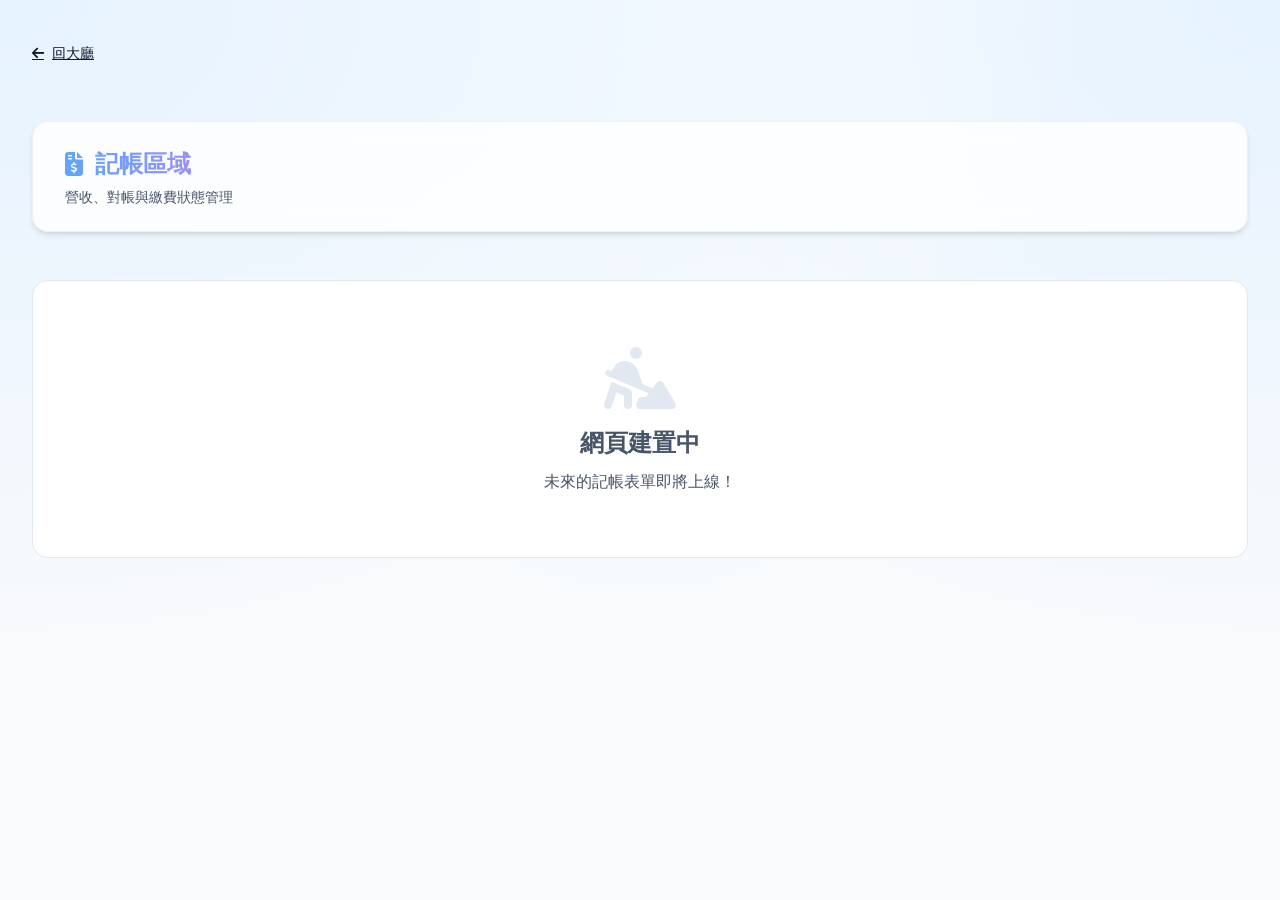
==== accounting.html @ 9a1acb64 "Create portal index and separate sections" ====
<!DOCTYPE html>
<html lang="zh-TW">
<head>
    <meta charset="UTF-8">
    <meta name="viewport" content="width=device-width, initial-scale=1.0">
    <title>記帳區域 | 麗與牛工作區域</title>
    <link rel="preconnect" href="https://fonts.googleapis.com">
    <link rel="preconnect" href="https://fonts.gstatic.com" crossorigin>
    <link href="https://fonts.googleapis.com/css2?family=Inter:wght@300;400;500;600;700&display=swap" rel="stylesheet">
    <link rel="stylesheet" href="style.css">
    <link rel="stylesheet" href="https://cdnjs.cloudflare.com/ajax/libs/font-awesome/6.4.0/css/all.min.css">
</head>
<body>
    <div class="app-container">
        <a href="index.html" class="btn btn-secondary" style="margin-bottom: 1rem; border: none; padding-left: 0;">
            <i class="fa-solid fa-arrow-left"></i> 回大廳
        </a>
        <header class="app-header">
            <div class="header-content">
                <h1><i class="fa-solid fa-file-invoice-dollar"></i> 記帳區域</h1>
                <p>營收、對帳與繳費狀態管理</p>
            </div>
        </header>
        
        <main class="app-main" style="text-align: center; padding: 4rem 2rem; background: var(--surface-color); border-radius: 1rem; border: 1px solid var(--border-color); margin-top: 1rem;">
            <i class="fa-solid fa-person-digging" style="font-size: 4rem; color: var(--border-color); margin-bottom: 1rem;"></i>
            <h2 style="color: var(--text-secondary);">網頁建置中</h2>
            <p style="color: var(--text-secondary); margin-top: 0.5rem;">未來的記帳表單即將上線！</p>
        </main>
    </div>
</body>
</html>
---- style.css ----
:root {
    --bg-color: #f8fafc;
    --surface-color: #ffffff;
    --surface-hover: #f1f5f9;
    --primary-color: #3b82f6;
    --primary-hover: #2563eb;
    --text-primary: #0f172a;
    --text-secondary: #475569;
    --border-color: #e2e8f0;
    --success-color: #10b981;
    --danger-color: #ef4444;
    --glass-bg: rgba(255, 255, 255, 0.8);
    --glass-border: rgba(0, 0, 0, 0.05);
    --shadow-sm: 0 1px 2px 0 rgb(0 0 0 / 0.05);
    --shadow-md: 0 4px 6px -1px rgb(0 0 0 / 0.1), 0 2px 4px -2px rgb(0 0 0 / 0.1);
    --shadow-lg: 0 10px 15px -3px rgb(0 0 0 / 0.1), 0 4px 6px -4px rgb(0 0 0 / 0.1);
}

* {
    margin: 0;
    padding: 0;
    box-sizing: border-box;
}

body {
    font-family: 'Inter', sans-serif;
    background-color: var(--bg-color);
    color: var(--text-primary);
    line-height: 1.5;
    min-height: 100vh;
    background-image: 
        radial-gradient(at 0% 0%, hsla(210, 100%, 95%, 1) 0, transparent 50%), 
        radial-gradient(at 50% 0%, hsla(210, 100%, 98%, 1) 0, transparent 50%), 
        radial-gradient(at 100% 0%, hsla(210, 100%, 95%, 1) 0, transparent 50%);
    background-attachment: fixed;
}

.app-container {
    max-width: 1400px;
    margin: 0 auto;
    padding: 2rem;
    display: flex;
    flex-direction: column;
    gap: 2rem;
}

/* Header Styles */
.app-header {
    display: flex;
    justify-content: space-between;
    align-items: center;
    padding: 1.5rem 2rem;
    background: var(--glass-bg);
    backdrop-filter: blur(12px);
    -webkit-backdrop-filter: blur(12px);
    border: 1px solid var(--glass-border);
    border-radius: 1rem;
    box-shadow: var(--shadow-md);
}

.header-content h1 {
    font-size: 1.5rem;
    font-weight: 700;
    display: flex;
    align-items: center;
    gap: 0.75rem;
    background: linear-gradient(to right, #60a5fa, #a78bfa);
    -webkit-background-clip: text;
    -webkit-text-fill-color: transparent;
}

.header-content p {
    color: var(--text-secondary);
    font-size: 0.875rem;
    margin-top: 0.25rem;
}

.header-actions {
    display: flex;
    gap: 1rem;
    align-items: center;
}

/* Filters */
.filters-container {
    display: flex;
    gap: 1rem;
    flex-wrap: wrap;
}

.filter-group {
    display: flex;
    flex-direction: column;
    gap: 0.25rem;
}

.filter-group label {
    font-size: 0.75rem;
    color: var(--text-secondary);
    font-weight: 500;
}

.filter-group select {
    padding: 0.5rem 1rem;
    background-color: var(--surface-color);
    border: 1px solid var(--border-color);
    border-radius: 0.5rem;
    color: var(--text-primary);
    font-family: inherit;
    font-size: 0.875rem;
    transition: all 0.3s ease;
    cursor: pointer;
    min-width: 120px;
}

.filter-group select:focus {
    outline: none;
    border-color: var(--primary-color);
    box-shadow: 0 0 0 2px rgba(59, 130, 246, 0.2);
}

.btn-group {
    display: flex;
    gap: 0.5rem;
    align-items: flex-end;
}

/* Buttons */
.btn {
    display: inline-flex;
    align-items: center;
    gap: 0.5rem;
    padding: 0.625rem 1.25rem;
    border: none;
    border-radius: 0.5rem;
    font-family: inherit;
    font-size: 0.875rem;
    font-weight: 500;
    cursor: pointer;
    transition: all 0.2s ease;
}

.btn-primary {
    background-color: var(--primary-color);
    color: white;
    box-shadow: 0 2px 4px rgba(59, 130, 246, 0.3);
}

.btn-primary:hover {
    background-color: var(--primary-hover);
    transform: translateY(-1px);
    box-shadow: 0 4px 6px rgba(59, 130, 246, 0.4);
}

.btn-secondary {
    background-color: transparent;
    color: var(--text-primary);
    border: 1px solid var(--border-color);
}

.btn-secondary:hover {
    background-color: var(--surface-hover);
}

/* Table Styles */
.table-container {
    background: var(--glass-bg);
    backdrop-filter: blur(12px);
    -webkit-backdrop-filter: blur(12px);
    border: 1px solid var(--glass-border);
    border-radius: 1rem;
    box-shadow: var(--shadow-lg);
    overflow-x: auto;
}

table {
    width: 100%;
    border-collapse: collapse;
    text-align: left;
    white-space: nowrap;
}

th, td {
    padding: 1rem 1.5rem;
    border-bottom: 1px solid var(--border-color);
}

th {
    background-color: var(--surface-hover);
    color: var(--text-secondary);
    font-weight: 600;
    font-size: 0.9rem; /* Increased from 0.75rem */
    text-transform: uppercase;
    letter-spacing: 0.05em;
    position: sticky;
    top: 0;
    z-index: 10;
}

tbody tr {
    transition: background-color 0.2s ease;
}

tbody tr:hover {
    background-color: #cbd5e1; /* 灰藍色 */
}

td {
    font-size: 0.875rem;
}

.status-badge {
    display: inline-flex;
    align-items: center;
    padding: 0.25rem 0.625rem;
    border-radius: 9999px;
    font-size: 0.75rem;
    font-weight: 500;
}

.status-true {
    background-color: rgba(16, 185, 129, 0.1);
    color: var(--success-color);
    border: 1px solid rgba(16, 185, 129, 0.2);
}

.status-false {
    background-color: rgba(239, 68, 68, 0.1);
    color: var(--danger-color);
    border: 1px solid rgba(239, 68, 68, 0.2);
}

.status-toggle {
    cursor: pointer;
    transition: transform 0.2s ease, filter 0.2s ease;
    display: inline-block;
}

.status-toggle:hover {
    transform: scale(1.2);
    filter: brightness(1.2);
}

.no-results {
    display: flex;
    flex-direction: column;
    align-items: center;
    justify-content: center;
    padding: 4rem 2rem;
    color: var(--text-secondary);
    background: var(--glass-bg);
    border: 1px solid var(--glass-border);
    border-radius: 1rem;
}

.no-results i {
    font-size: 3rem;
    margin-bottom: 1rem;
    color: var(--border-color);
}

.hidden {
    display: none !important;
}

/* Modal Styles */
.modal {
    position: fixed;
    top: 0;
    left: 0;
    width: 100%;
    height: 100%;
    background-color: rgba(15, 23, 42, 0.5);
    backdrop-filter: blur(4px);
    display: flex;
    align-items: center;
    justify-content: center;
    z-index: 1000;
    opacity: 0;
    visibility: hidden;
    transition: all 0.3s ease;
}

.modal.active {
    opacity: 1;
    visibility: visible;
}

.modal-content {
    background-color: var(--surface-color);
    border: 1px solid var(--glass-border);
    border-radius: 1rem;
    width: 100%;
    max-width: 600px;
    box-shadow: var(--shadow-lg);
    transform: translateY(20px);
    transition: transform 0.3s ease;
    max-height: 90vh;
    display: flex;
    flex-direction: column;
}

.modal.active .modal-content {
    transform: translateY(0);
}

.modal-header {
    padding: 1.5rem;
    border-bottom: 1px solid var(--border-color);
    display: flex;
    justify-content: space-between;
    align-items: center;
}

.modal-header h2 {
    font-size: 1.25rem;
    font-weight: 600;
    display: flex;
    align-items: center;
    gap: 0.5rem;
}

.close-btn {
    background: none;
    border: none;
    color: var(--text-secondary);
    font-size: 1.25rem;
    cursor: pointer;
    transition: color 0.2s;
}

.close-btn:hover {
    color: var(--text-primary);
}

#addForm {
    overflow-y: auto;
    padding: 1.5rem;
}

.form-grid {
    display: grid;
    grid-template-columns: 1fr 1fr;
    gap: 1.25rem;
}

.form-group {
    display: flex;
    flex-direction: column;
    gap: 0.5rem;
}

.form-group.full-width {
    grid-column: 1 / -1;
}

.form-group label {
    font-size: 0.875rem;
    font-weight: 500;
    color: var(--text-secondary);
}

.form-group input[type="text"],
.form-group input[type="date"],
.form-group input[type="number"] {
    padding: 0.625rem;
    background-color: var(--surface-color);
    border: 1px solid var(--border-color);
    border-radius: 0.5rem;
    color: var(--text-primary);
    font-family: inherit;
    font-size: 0.875rem;
    transition: all 0.3s ease;
}

.form-group input:focus {
    outline: none;
    border-color: var(--primary-color);
    box-shadow: 0 0 0 2px rgba(59, 130, 246, 0.2);
}

/* Toggle Switch */
.checkbox-group {
    flex-direction: row;
    align-items: center;
    justify-content: space-between;
    background-color: var(--surface-hover);
    padding: 0.625rem;
    border-radius: 0.5rem;
    border: 1px solid var(--border-color);
}

.toggle-switch {
    position: relative;
    width: 44px;
    height: 24px;
}

.toggle-switch input {
    opacity: 0;
    width: 0;
    height: 0;
}

.slider {
    position: absolute;
    cursor: pointer;
    top: 0;
    left: 0;
    right: 0;
    bottom: 0;
    background-color: var(--surface-hover);
    transition: .4s;
    border-radius: 24px;
}

.slider:before {
    position: absolute;
    content: "";
    height: 18px;
    width: 18px;
    left: 3px;
    bottom: 3px;
    background-color: white;
    transition: .4s;
    border-radius: 50%;
}

input:checked + .slider {
    background-color: var(--primary-color);
}

input:focus + .slider {
    box-shadow: 0 0 1px var(--primary-color);
}

input:checked + .slider:before {
    transform: translateX(20px);
}

.modal-footer {
    padding: 1.5rem;
    border-top: 1px solid var(--border-color);
    display: flex;
    justify-content: flex-end;
    gap: 1rem;
}

/* Participant Badges */
.badge-container {
    display: flex;
    gap: 0.5rem;
    flex-wrap: nowrap;
    white-space: nowrap;
}

.badge-li {
    background-color: #fbcfe8;
    color: #9d174d;
    padding: 0.25rem 0.75rem;
    border-radius: 8px; /* 圓弧狀長方形 */
    font-weight: 600;
    font-size: 0.75rem;
    display: inline-block;
}

.badge-niu {
    background-color: #bbf7d0;
    color: #166534;
    padding: 0.25rem 0.75rem;
    border-radius: 8px; /* 圓弧狀長方形 */
    font-weight: 600;
    font-size: 0.75rem;
    display: inline-block;
}

.badge-default {
    background-color: var(--surface-hover);
    color: var(--text-primary);
    padding: 0.25rem 0.75rem;
    border-radius: 8px;
    font-size: 0.75rem;
    display: inline-block;
}

/* Organizer Badges */
.badge-ark {
    background-color: #dcfce7; /* Light green */
    color: #14532d; /* Dark green text */
    padding: 0.25rem 0.75rem;
    border-radius: 8px;
    font-weight: 600;
    font-size: 0.75rem;
    display: inline-block;
}

.badge-zaiyue {
    background-color: #dbeafe; /* Light blue */
    color: #1e3a8a; /* Dark blue text */
    padding: 0.25rem 0.75rem;
    border-radius: 8px;
    font-weight: 600;
    font-size: 0.75rem;
    display: inline-block;
}

/* Action Buttons */
.action-btns {
    display: flex;
    gap: 0.5rem;
}

.btn-icon {
    background: none;
    border: none;
    cursor: pointer;
    font-size: 1rem;
    color: var(--text-secondary);
    transition: color 0.2s, transform 0.1s;
    padding: 0.25rem;
}

.btn-icon:hover {
    transform: scale(1.1);
}

.btn-edit:hover {
    color: var(--primary-color);
}

.btn-delete:hover {
    color: var(--danger-color);
}

/* Responsive */
@media (max-width: 768px) {
    .app-header {
        flex-direction: column;
        align-items: stretch;
        gap: 1rem;
    }
    
    .header-actions {
        flex-direction: column;
        align-items: flex-start;
    }
    
    .filters-container {
        width: 100%;
        flex-direction: column;
    }
    
    .btn-group {
        width: 100%;
    }
    
    .btn {
        flex: 1;
        justify-content: center;
    }
    
    .form-grid {
        grid-template-columns: 1fr;
    }
}
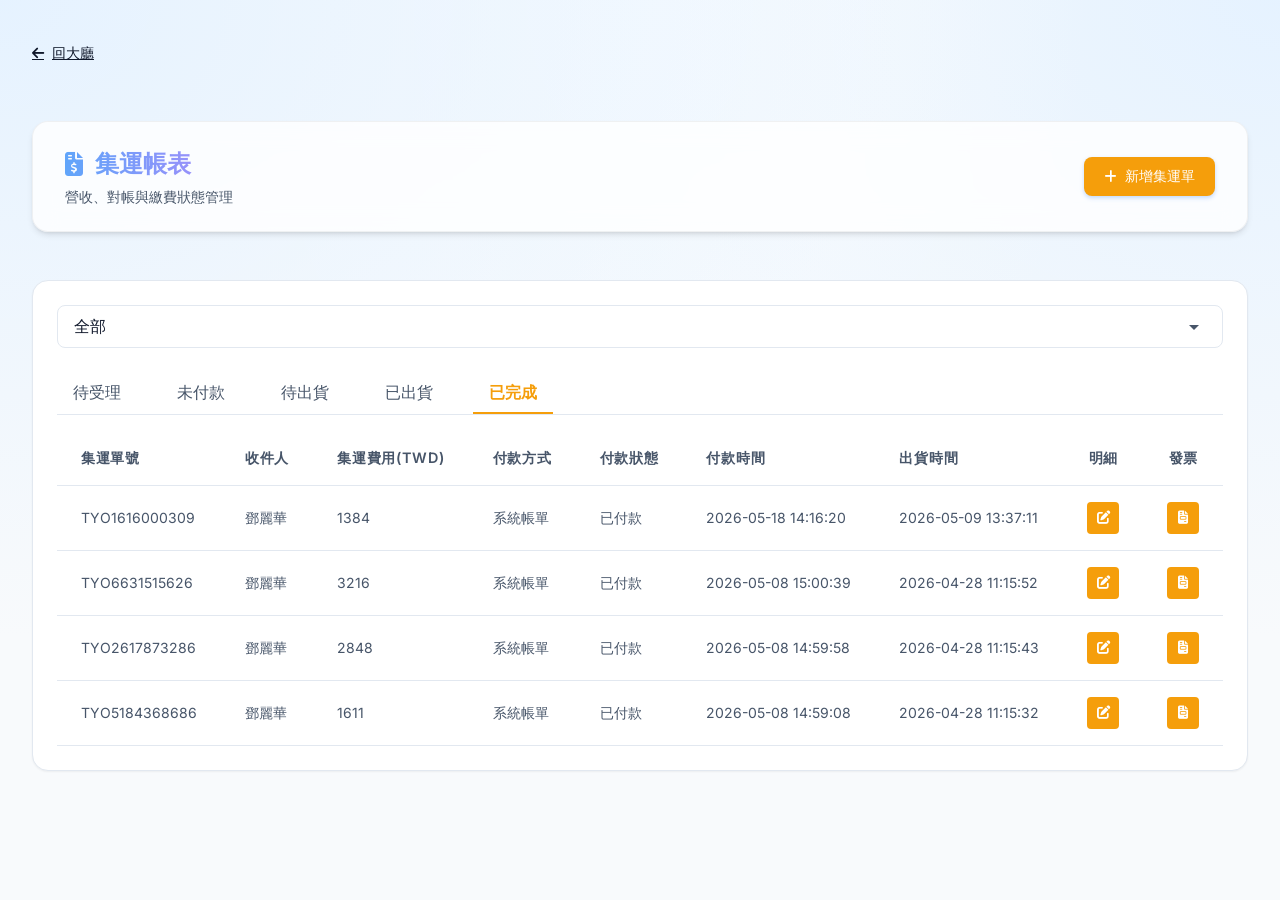
==== commit f3251b1b: "Add freight accounting table layout" ====
--- a/accounting.html
+++ b/accounting.html
@@ -17,16 +17,184 @@
         </a>
         <header class="app-header">
             <div class="header-content">
-                <h1><i class="fa-solid fa-file-invoice-dollar"></i> 記帳區域</h1>
+                <h1><i class="fa-solid fa-file-invoice-dollar"></i> 集運帳表</h1>
                 <p>營收、對帳與繳費狀態管理</p>
+            </div>
+            <div class="header-actions">
+                <button class="btn btn-primary" onclick="openModal()" style="background-color: #f59e0b; color: white;"><i class="fa-solid fa-plus"></i> 新增集運單</button>
             </div>
         </header>
         
-        <main class="app-main" style="text-align: center; padding: 4rem 2rem; background: var(--surface-color); border-radius: 1rem; border: 1px solid var(--border-color); margin-top: 1rem;">
-            <i class="fa-solid fa-person-digging" style="font-size: 4rem; color: var(--border-color); margin-bottom: 1rem;"></i>
-            <h2 style="color: var(--text-secondary);">網頁建置中</h2>
-            <p style="color: var(--text-secondary); margin-top: 0.5rem;">未來的記帳表單即將上線！</p>
+        <main class="app-main" style="background: var(--surface-color); padding: 1.5rem; border-radius: 1rem; border: 1px solid var(--border-color); box-shadow: var(--shadow-sm); margin-top: 1rem;">
+            <!-- Top Dropdown -->
+            <div style="margin-bottom: 1.5rem;">
+                <select id="companyFilter" style="width: 100%; padding: 0.75rem 1rem; border: 1px solid var(--border-color); border-radius: 0.5rem; background-color: var(--surface-color); font-size: 1rem; color: var(--text-primary); appearance: none; cursor: pointer; background-image: url('data:image/svg+xml;utf8,<svg fill=%22%23475569%22 height=%2224%22 viewBox=%220 0 24 24%22 width=%2224%22 xmlns=%22http://www.w3.org/2000/svg%22><path d=%22M7 10l5 5 5-5z%22/></svg>'); background-repeat: no-repeat; background-position: right 1rem center;">
+                    <option value="全部">全部</option>
+                    <option value="Howgowin">Howgowin</option>
+                    <option value="大陸集運">大陸集運</option>
+                </select>
+            </div>
+
+            <!-- Tabs -->
+            <div class="tabs" style="display: flex; gap: 1.5rem; border-bottom: 1px solid var(--border-color); margin-bottom: 1rem;">
+                <div class="tab" style="padding: 0.5rem 1rem; cursor: pointer; color: var(--text-secondary);">待受理</div>
+                <div class="tab" style="padding: 0.5rem 1rem; cursor: pointer; color: var(--text-secondary);">未付款</div>
+                <div class="tab" style="padding: 0.5rem 1rem; cursor: pointer; color: var(--text-secondary);">待出貨</div>
+                <div class="tab" style="padding: 0.5rem 1rem; cursor: pointer; color: var(--text-secondary);">已出貨</div>
+                <div class="tab active" style="padding: 0.5rem 1rem; cursor: pointer; font-weight: 600; color: #f59e0b; border-bottom: 2px solid #f59e0b;">已完成</div>
+            </div>
+
+            <!-- Table -->
+            <div class="table-container" style="box-shadow: none; border: none; border-radius: 0;">
+                <table style="width: 100%; border-collapse: collapse; text-align: left; white-space: nowrap;">
+                    <thead>
+                        <tr>
+                            <th style="background: transparent; border-bottom: 1px solid var(--border-color);">集運單號</th>
+                            <th style="background: transparent; border-bottom: 1px solid var(--border-color);">收件人</th>
+                            <th style="background: transparent; border-bottom: 1px solid var(--border-color);">集運費用(TWD)</th>
+                            <th style="background: transparent; border-bottom: 1px solid var(--border-color);">付款方式</th>
+                            <th style="background: transparent; border-bottom: 1px solid var(--border-color);">付款狀態</th>
+                            <th style="background: transparent; border-bottom: 1px solid var(--border-color);">付款時間</th>
+                            <th style="background: transparent; border-bottom: 1px solid var(--border-color);">出貨時間</th>
+                            <th style="background: transparent; border-bottom: 1px solid var(--border-color); text-align: center;">明細</th>
+                            <th style="background: transparent; border-bottom: 1px solid var(--border-color); text-align: center;">發票</th>
+                            <th style="background: transparent; border-bottom: 1px solid var(--border-color); text-align: center;">貨況</th>
+                        </tr>
+                    </thead>
+                    <tbody>
+                        <tr>
+                            <td style="color: var(--text-secondary);">TYO1616000309</td>
+                            <td style="color: var(--text-secondary);">鄧麗華</td>
+                            <td style="color: var(--text-secondary);">1384</td>
+                            <td style="color: var(--text-secondary);">系統帳單</td>
+                            <td style="color: var(--text-secondary);">已付款</td>
+                            <td style="color: var(--text-secondary);">2026-05-18 14:16:20</td>
+                            <td style="color: var(--text-secondary);">2026-05-09 13:37:11</td>
+                            <td style="text-align: center;"><button class="action-square-btn"><i class="fa-solid fa-pen-to-square"></i></button></td>
+                            <td style="text-align: center;"><button class="action-square-btn"><i class="fa-solid fa-file-invoice"></i></button></td>
+                            <td style="text-align: center;"><button class="action-square-btn"><i class="fa-solid fa-truck"></i></button></td>
+                        </tr>
+                        <tr>
+                            <td style="color: var(--text-secondary);">TYO6631515626</td>
+                            <td style="color: var(--text-secondary);">鄧麗華</td>
+                            <td style="color: var(--text-secondary);">3216</td>
+                            <td style="color: var(--text-secondary);">系統帳單</td>
+                            <td style="color: var(--text-secondary);">已付款</td>
+                            <td style="color: var(--text-secondary);">2026-05-08 15:00:39</td>
+                            <td style="color: var(--text-secondary);">2026-04-28 11:15:52</td>
+                            <td style="text-align: center;"><button class="action-square-btn"><i class="fa-solid fa-pen-to-square"></i></button></td>
+                            <td style="text-align: center;"><button class="action-square-btn"><i class="fa-solid fa-file-invoice"></i></button></td>
+                            <td style="text-align: center;"><button class="action-square-btn"><i class="fa-solid fa-truck"></i></button></td>
+                        </tr>
+                        <tr>
+                            <td style="color: var(--text-secondary);">TYO2617873286</td>
+                            <td style="color: var(--text-secondary);">鄧麗華</td>
+                            <td style="color: var(--text-secondary);">2848</td>
+                            <td style="color: var(--text-secondary);">系統帳單</td>
+                            <td style="color: var(--text-secondary);">已付款</td>
+                            <td style="color: var(--text-secondary);">2026-05-08 14:59:58</td>
+                            <td style="color: var(--text-secondary);">2026-04-28 11:15:43</td>
+                            <td style="text-align: center;"><button class="action-square-btn"><i class="fa-solid fa-pen-to-square"></i></button></td>
+                            <td style="text-align: center;"><button class="action-square-btn"><i class="fa-solid fa-file-invoice"></i></button></td>
+                            <td style="text-align: center;"><button class="action-square-btn"><i class="fa-solid fa-truck"></i></button></td>
+                        </tr>
+                        <tr>
+                            <td style="color: var(--text-secondary);">TYO5184368686</td>
+                            <td style="color: var(--text-secondary);">鄧麗華</td>
+                            <td style="color: var(--text-secondary);">1611</td>
+                            <td style="color: var(--text-secondary);">系統帳單</td>
+                            <td style="color: var(--text-secondary);">已付款</td>
+                            <td style="color: var(--text-secondary);">2026-05-08 14:59:08</td>
+                            <td style="color: var(--text-secondary);">2026-04-28 11:15:32</td>
+                            <td style="text-align: center;"><button class="action-square-btn"><i class="fa-solid fa-pen-to-square"></i></button></td>
+                            <td style="text-align: center;"><button class="action-square-btn"><i class="fa-solid fa-file-invoice"></i></button></td>
+                            <td style="text-align: center;"><button class="action-square-btn"><i class="fa-solid fa-truck"></i></button></td>
+                        </tr>
+                    </tbody>
+                </table>
+            </div>
         </main>
     </div>
+
+    <!-- Modal for New Order -->
+    <div class="modal" id="addModal">
+        <div class="modal-content">
+            <div class="modal-header">
+                <h2><i class="fa-solid fa-plus"></i> 新增集運單</h2>
+                <button class="close-btn" onclick="closeModal()"><i class="fa-solid fa-xmark"></i></button>
+            </div>
+            <div id="addForm">
+                <div class="form-grid">
+                    <div class="form-group full-width">
+                        <label>集運公司</label>
+                        <select id="newCompany" style="padding: 0.625rem; background-color: var(--surface-color); border: 1px solid var(--border-color); border-radius: 0.5rem; width: 100%;">
+                            <option value="Howgowin">Howgowin</option>
+                            <option value="大陸集運">大陸集運</option>
+                        </select>
+                    </div>
+                    <div class="form-group">
+                        <label>集運單號</label>
+                        <input type="text" id="newOrderNo" placeholder="輸入單號">
+                    </div>
+                    <div class="form-group">
+                        <label>收件人</label>
+                        <input type="text" id="newRecipient" placeholder="輸入收件人姓名">
+                    </div>
+                    <div class="form-group">
+                        <label>集運費用 (TWD)</label>
+                        <input type="number" id="newCost" placeholder="輸入費用">
+                    </div>
+                    <div class="form-group">
+                        <label>付款方式</label>
+                        <input type="text" id="newPayment" placeholder="例如: 系統帳單">
+                    </div>
+                </div>
+            </div>
+            <div class="modal-footer">
+                <button class="btn btn-secondary" onclick="closeModal()">取消</button>
+                <button class="btn btn-primary" onclick="saveOrder()" style="background-color: #f59e0b;">儲存</button>
+            </div>
+        </div>
+    </div>
+
+    <style>
+    .action-square-btn {
+        background-color: #f59e0b; /* Orange */
+        color: white;
+        border: none;
+        border-radius: 4px;
+        width: 32px;
+        height: 32px;
+        display: inline-flex;
+        align-items: center;
+        justify-content: center;
+        cursor: pointer;
+        transition: background-color 0.2s;
+    }
+    .action-square-btn:hover {
+        background-color: #d97706;
+    }
+    .tab {
+        transition: color 0.2s;
+    }
+    .tab:hover {
+        color: #f59e0b !important;
+    }
+    </style>
+
+    <script>
+    function openModal() {
+        document.getElementById('addModal').classList.add('active');
+    }
+
+    function closeModal() {
+        document.getElementById('addModal').classList.remove('active');
+    }
+
+    function saveOrder() {
+        alert('此為版面預覽，尚未連接資料庫');
+        closeModal();
+    }
+    </script>
 </body>
 </html>
